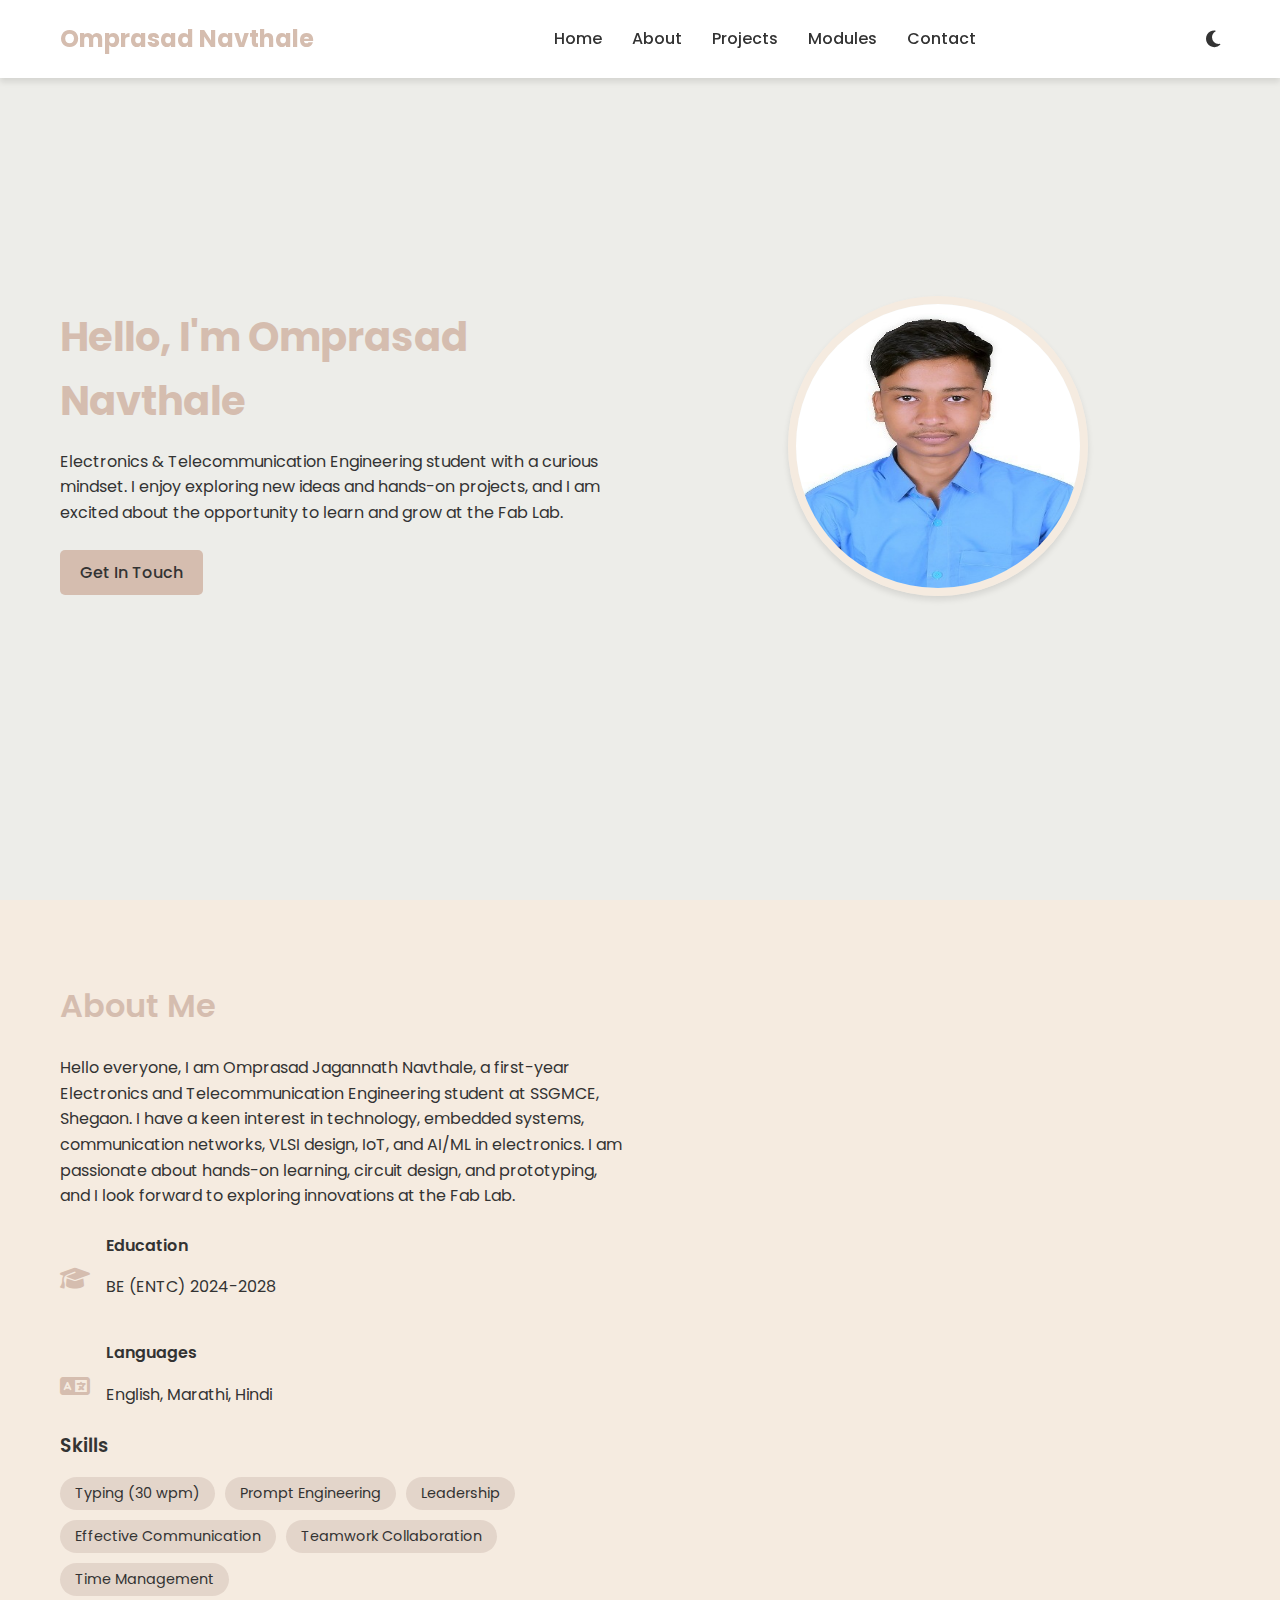
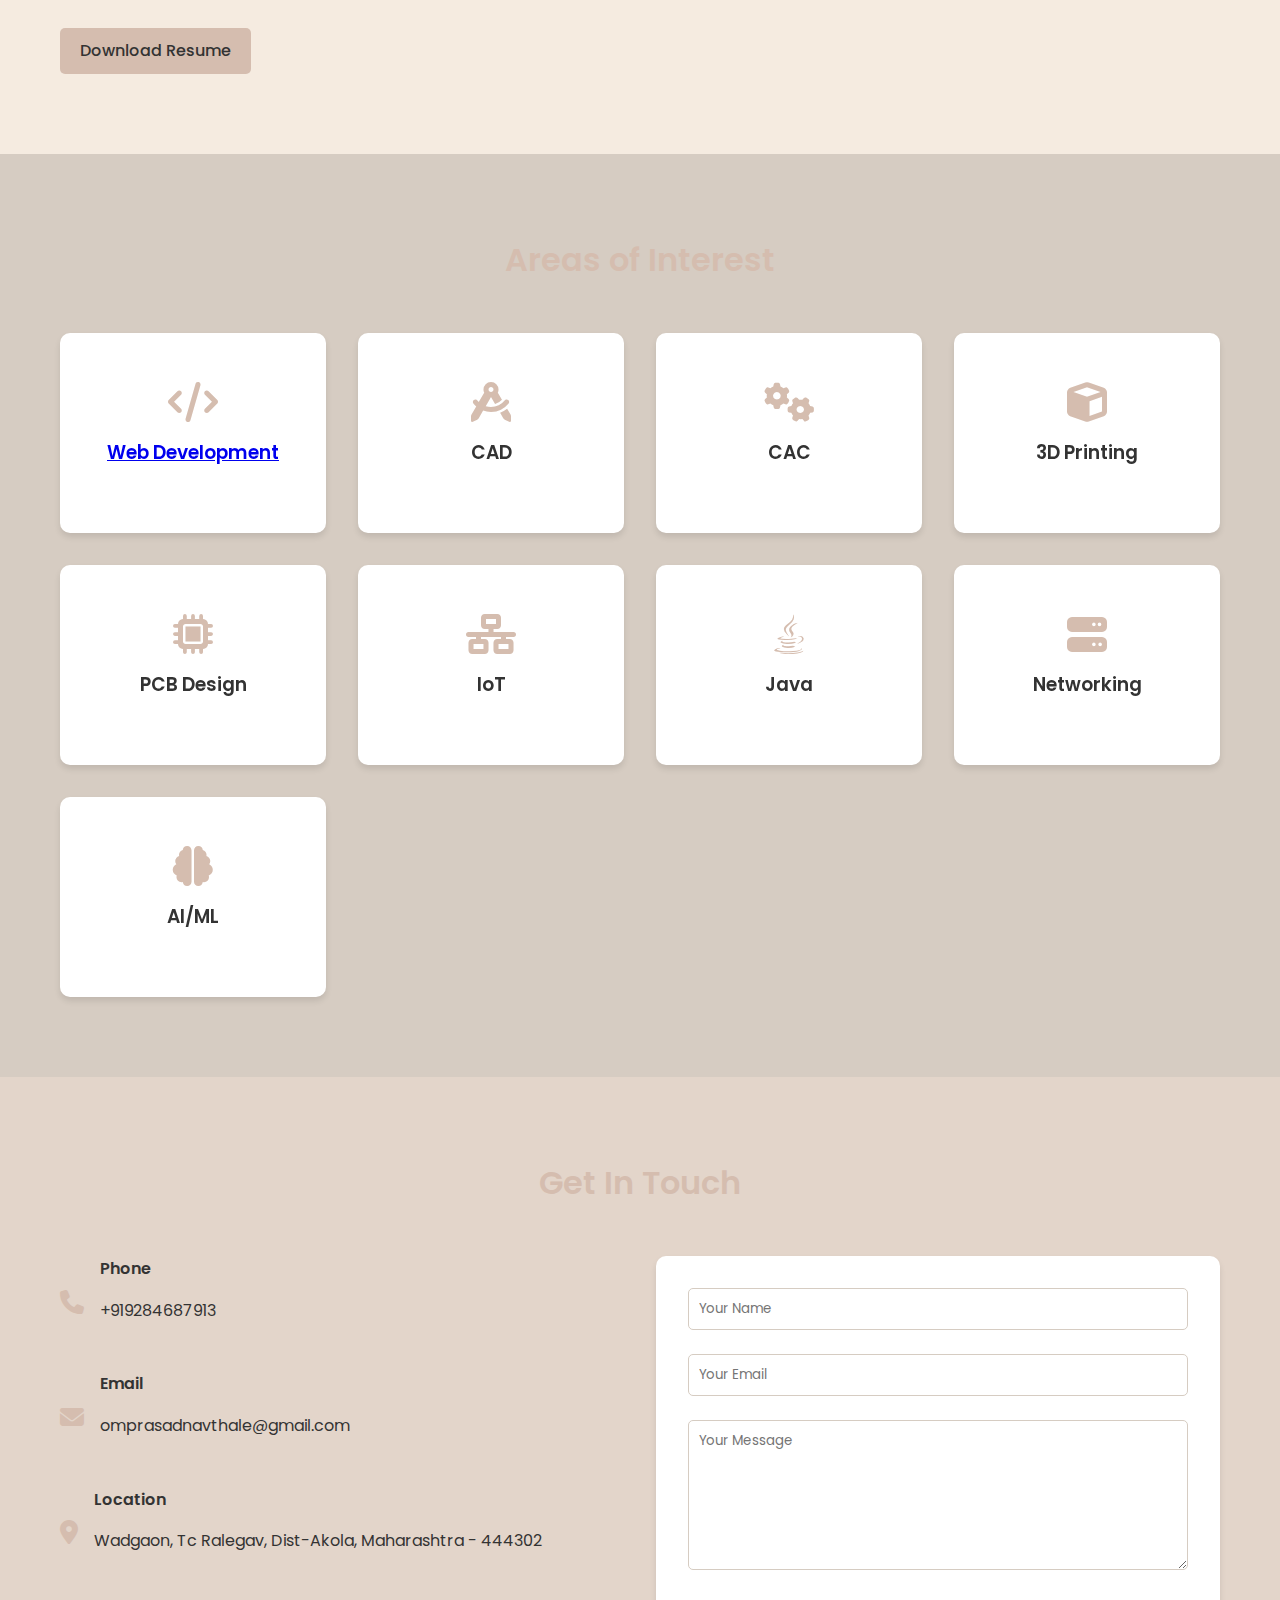
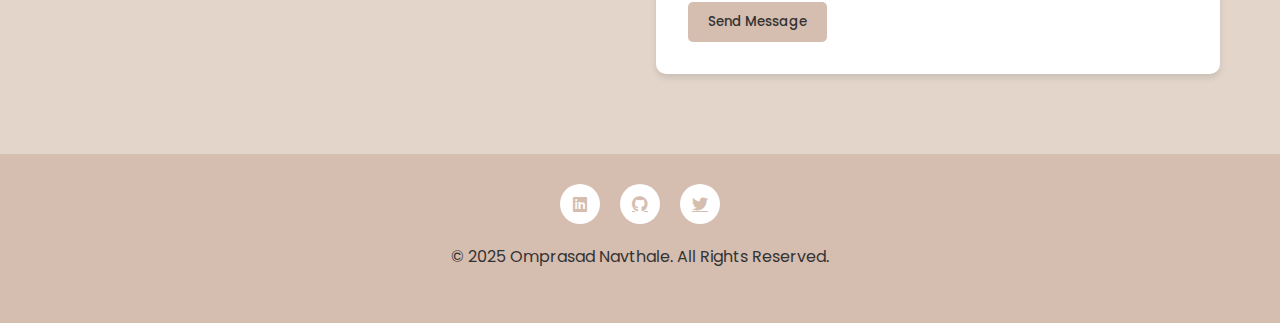
==== index.html @ 9c8320db "Add files via upload" ====
<!DOCTYPE html>
<html lang="en">
<head>
    <meta charset="UTF-8">
    <meta name="viewport" content="width=device-width, initial-scale=1.0">
    <title>Omprasad Navthale - Portfolio</title>
    <link rel="stylesheet" href="style.css">
    <link rel="stylesheet" href="https://cdnjs.cloudflare.com/ajax/libs/font-awesome/6.4.0/css/all.min.css">
    <link rel="script" href="script.js">
    <style>
        @import url('https://fonts.googleapis.com/css2?family=Poppins:ital,wght@0,100;0,200;0,300;0,400;0,500;0,600;0,700;0,800;0,900;1,100;1,200;1,300;1,400;1,500;1,600;1,700;1,800;1,900&display=swap');
        </style>
</head>
<body>
    <!-- Header with Navigation -->
    <header>
        <div class="container">
            <nav>
                <div class="logo">Omprasad Navthale</div>
                <ul class="nav-links">
                    <li><a href="#home">Home</a></li>
                    <li><a href="#about">About</a></li>
                    <li><a href="#projects">Projects</a></li>
                    <li><a href="#modules">Modules</a></li>
                    <li><a href="#contact">Contact</a></li>
                </ul>
                <div class="nav-buttons">
                    <button class="theme-toggle">
                        <i class="fas fa-moon"></i>
                    </button>
                    <button class="hamburger">
                        <i class="fas fa-bars"></i>
                    </button>
                </div>
            </nav>
        </div>
    </header>

    <!-- Home Section -->
    <section id="home">
        <div class="container">
            <div class="home-content">
                <div class="home-text">
                    <div class="typing-text">
                        Hello, I'm Omprasad Navthale
                    </div>
                    <p>Electronics & Telecommunication Engineering student with a curious mindset. I enjoy exploring new ideas and hands-on projects, and I am excited about the opportunity to learn and grow at the Fab Lab.</p>
                    <a href="#contact" class="btn">Get In Touch</a>
                </div>
                <div class="home-image">
                    <img src="./photo.jpg" alt="Omprasad Navthale" id="profile" class="profile-img">
                </div>
            </div>
        </div>
    </section>

    <!-- About Section -->
    <section id="about">
        <div class="container">
            <div class="about-content">
                <div class="about-text">
                    <h2>About Me</h2>
                    <p>Hello everyone,

                        I am Omprasad Jagannath Navthale, a first-year Electronics and Telecommunication Engineering student at SSGMCE, Shegaon. I have a keen interest in technology, embedded systems, communication networks, VLSI design, IoT, and AI/ML in electronics. I am passionate about hands-on learning, circuit design, and prototyping, and I look forward to exploring innovations at the Fab Lab.</p>
                    <div class="about-info">
                        <div class="about-item">
                            <i class="fas fa-graduation-cap"></i>
                            <div>
                                <h4>Education</h4>
                                <p>BE (ENTC) 2024-2028</p>
                            </div>
                        </div>
                        <div class="about-item">
                            <i class="fas fa-language"></i>
                            <div>
                                <h4>Languages</h4>
                                <p>English, Marathi, Hindi</p>
                            </div>
                        </div>
                    </div>
                    <h3>Skills</h3>
                    <div class="skills">
                        <div class="skill-tag">Typing (30 wpm)</div>
                        <div class="skill-tag">Prompt Engineering</div>
                        <div class="skill-tag">Leadership</div>
                        <div class="skill-tag">Effective Communication</div>
                        <div class="skill-tag">Teamwork Collaboration</div>
                        <div class="skill-tag">Time Management</div>
                    </div>
                    <div style="margin-top: 2rem;">
                        <a href="#" class="btn">Download Resume</a>
                    </div>
                </div>
                
            </div>
        </div>
    </section>

    

    <!-- Modules Section -->
    <section id="modules">
        <div class="container">
            <h2 class="section-title">Areas of Interest</h2>
            <div class="modules-grid">
                <!-- Module 1: Web Development -->
                <div class="module-card">
                    <div class="module-front">
                        <i class="fas fa-code module-icon"></i>
                        
<a href="webd.html" ><h3>Web Development</h3></a>



                    </div>
                    <div class="module-back">
                        <h3>Web Development</h3>
                        <p>Experience with HTML, CSS, and JavaScript to create responsive and interactive web applications.</p>
                    </div>
                </div>
                <!-- Module 2: CAD -->
                <div class="module-card">
                    <div class="module-front">
                        <i class="fas fa-drafting-compass module-icon"></i>
                        <h3>CAD</h3>
                    </div>
                    <div class="module-back">
                        <h3>CAD</h3>
                        <p>Computer-Aided Design skills for creating precision technical drawings and 3D models.</p>
                    </div>
                </div>
                <!-- Module 3: CAC -->
                <div class="module-card">
                    <div class="module-front">
                        <i class="fas fa-cogs module-icon"></i>
                        <h3>CAC</h3>
                    </div>
                    <div class="module-back">
                        <h3>CAC</h3>
                        <p>Computer-Aided Control systems design and simulation for automation projects.</p>
                    </div>
                </div>
                <!-- Module 4: 3D Printing -->
                <div class="module-card">
                    <div class="module-front">
                        <i class="fas fa-cube module-icon"></i>
                        <h3>3D Printing</h3>
                    </div>
                    <div class="module-back">
                        <h3>3D Printing</h3>
                        <p>Experience with additive manufacturing technologies to create physical prototypes from digital designs.</p>
                    </div>
                </div>
                <!-- Module 5: PCB Design -->
                <div class="module-card">
                    <div class="module-front">
                        <i class="fas fa-microchip module-icon"></i>
                        <h3>PCB Design</h3>
                    </div>
                    <div class="module-back">
                        <h3>PCB Design</h3>
                        <p>Creating electronic circuit layouts for printed circuit boards using design software.</p>
                    </div>
                </div>
                <!-- Module 6: IoT -->
                <div class="module-card">
                    <div class="module-front">
                        <i class="fas fa-network-wired module-icon"></i>
                        <h3>IoT</h3>
                    </div>
                    <div class="module-back">
                        <h3>IoT</h3>
                        <p>Internet of Things application development using microcontrollers and sensors.</p>
                    </div>
                </div>
                <!-- Module 7: Java -->
                <div class="module-card">
                    <div class="module-front">
                        <i class="fab fa-java module-icon"></i>
                        <h3>Java</h3>
                    </div>
                    <div class="module-back">
                        <h3>Java</h3>
                        <p>Object-oriented programming with Java for developing robust applications.</p>
                    </div>
                </div>
                <!-- Module 8: Networking -->
                <div class="module-card">
                    <div class="module-front">
                        <i class="fas fa-server module-icon"></i>
                        <h3>Networking</h3>
                    </div>
                    <div class="module-back">
                        <h3>Networking</h3>
                        <p>Understanding of computer networks, protocols, and communication systems.</p>
                    </div>
                </div>
                <!-- Module 9: AI/ML -->
                <div class="module-card">
                    <div class="module-front">
                        <i class="fas fa-brain module-icon"></i>
                        <h3>AI/ML</h3>
                    </div>
                    <div class="module-back">
                        <h3>AI/ML</h3>
                        <p>Exploring artificial intelligence and machine learning algorithms for data analysis and automation.</p>
                    </div>
                </div>
            </div>
        </div>
    </section>

    <!-- Contact Section -->
    <section id="contact">
        <div class="container">
            <h2 class="section-title">Get In Touch</h2>
            <div class="contact-content">
                <div class="contact-info">
                    <div class="contact-item">
                        <i class="fas fa-phone"></i>
                        <div>
                            <h4>Phone</h4>
                            <p>+919284687913</p>
                        </div>
                    </div>
                    <div class="contact-item">
                        <i class="fas fa-envelope"></i>
                        <div>
                            <h4>Email</h4>
                            <p>omprasadnavthale@gmail.com</p>
                        </div>
                    </div>
                    <div class="contact-item">
                        <i class="fas fa-map-marker-alt"></i>
                        <div>
                            <h4>Location</h4>
                            <p>Wadgaon, Tc Ralegav, Dist-Akola, Maharashtra - 444302</p>
                        </div>
                    </div>
                </div>
                <div class="contact-form">
                    <form id="contactForm">
                        <div class="form-group">
                            <input type="text" class="form-control" id="name" placeholder="Your Name" required>
                        </div>
                        <div class="form-group">
                            <input type="email" class="form-control" id="email" placeholder="Your Email" required>
                        </div>
                        <div class="form-group">
                            <textarea class="form-control" id="message" placeholder="Your Message" required></textarea>
                        </div>
                        <button type="submit" class="btn">Send Message</button>
                    </form>
                </div>
            </div>
        </div>
    </section>

    <!-- Footer -->
    <footer>
        <div class="container">
            <div class="social-links">
                <a href="https://www.linkedin.com/in/omprasad-navthale-817aba32a?utm_source=share&utm_campaign=share_via&utm_content=profile&utm_medium=android_app"><i class="fab fa-linkedin"></i></a>
                <a href="https://github.com/Omprasad-Navthale"><i class="fab fa-github"></i></a>
                <a href="https://x.com/Om_Navthale?t=-PqAu_xemXpliXszbRfkNw&s=09"><i class="fab fa-twitter"></i></a>
                
            </div>
            <p>&copy; 2025 Omprasad Navthale. All Rights Reserved.</p>
        </div>
    </footer>

    
</body>
</html>
---- style.css ----
/* Global Styles */
:root {
    --color-1: #EDEDE9;
    --color-2: #D6CCC2;
    --color-3: #F5EBE0;
    --color-4: #E3D5CA;
    --color-5: #D5BDAF;
    --text-color: #333;
    --bg-color: #fff;
    --shadow: 0 4px 6px rgba(0, 0, 0, 0.1);
    --transition: all 0.3s ease;
}

.dark-mode {
    --color-1: #333;
    --color-2: #444;
    --color-3: #555;
    --color-4: #666;
    --color-5: #777;
    --text-color: #f5f5f5;
    --bg-color: #222;
    --shadow: 0 4px 6px rgba(255, 255, 255, 0.1);
}

* {


    margin: 0;
    padding: 0;
    box-sizing: border-box;
    font-family: 'poppins';
}

html {
    scroll-behavior: smooth;
}

body {
    background-color: var(--bg-color);
    color: var(--text-color);
    line-height: 1.6;
    transition: var(--transition);
}

.container {
    max-width: 1200px;
    margin: 0 auto;
    padding: 0 20px;
}

section {
    padding: 80px 0;
}

h1, h2, h3, h4 {
    margin-bottom: 1rem;
    font-weight: 600;
}

p {
    margin-bottom: 1.5rem;
}

.btn {
    display: inline-block;
    padding: 10px 20px;
    background-color: var(--color-5);
    color: var(--text-color);
    border: none;
    border-radius: 5px;
    cursor: pointer;
    transition: var(--transition);
    text-decoration: none;
    font-weight: 500;
}

.btn:hover {
    background-color: var(--color-4);
    transform: translateY(-3px);
}

/* Header and Navigation */
header {
    background-color: var(--bg-color);
    box-shadow: var(--shadow);
    position: fixed;
    width: 100%;
    top: 0;
    z-index: 1000;
    transition: var(--transition);
}

nav {
    display: flex;
    justify-content: space-between;
    align-items: center;
    padding: 20px 0;
}

.logo {
    font-size: 1.5rem;
    font-weight: 700;
    color: var(--color-5);
}

.nav-links {
    display: flex;
    list-style: none;
}

.nav-links li {
    margin-left: 30px;
}

.nav-links a {
    text-decoration: none;
    color: var(--text-color);
    font-weight: 500;
    transition: var(--transition);
}

.nav-links a:hover {
    color: var(--color-5);
}

.theme-toggle {
    background: none;
    border: none;
    cursor: pointer;
    margin-left: 20px;
    font-size: 1.2rem;
    color: var(--text-color);
}

.hamburger {
    display: none;
    cursor: pointer;
    background: none;
    border: none;
    font-size: 1.5rem;
    color: var(--text-color);
}

/* Home Section */
#home {
    height: 100vh;
    display: flex;
    align-items: center;
    background-color: var(--color-1);
    position: relative;
    overflow: hidden;
}

.home-content {
    display: flex;
    align-items: center;
    justify-content: space-between;
    gap: 2rem;
}

.home-text {
    flex: 1;
}

.home-image {
    flex: 1;
    text-align: center;
}
 
#profile{}
.profile-img {
    width: 300px;
    height: 300px;
    border-radius: 50%;
    object-fit: fill;
    border: 8px solid var(--color-3);
    box-shadow: var(--shadow);
    transition: var(--transition);
}

.profile-img:hover {
    transform: scale(1.05);
}

.typing-text {
    font-size: 2.5rem;
    font-weight: 700;
    margin-bottom: 1rem;
    color: var(--color-5);
}

/* About Section */
#about {
    background-color: var(--color-3);
}

.about-content {
    display: grid;
    grid-template-columns: 1fr 1fr;
    gap: 2rem;
}

.about-text h2 {
    font-size: 2rem;
    margin-bottom: 1.5rem;
    color: var(--color-5);
}

.about-info {
    display: flex;
    flex-direction: column;
    gap: 1rem;
}

.about-item {
    display: flex;
    align-items: center;
    gap: 1rem;
}

.about-item i {
    font-size: 1.5rem;
    color: var(--color-5);
}

.skills {
    display: flex;
    flex-wrap: wrap;
    gap: 10px;
    margin-top: 1rem;
}

.skill-tag {
    background-color: var(--color-4);
    padding: 5px 15px;
    border-radius: 20px;
    font-size: 0.9rem;
    transition: var(--transition);
}

.skill-tag:hover {
    background-color: var(--color-5);
    transform: translateY(-3px);
}

/* Projects Section */
#projects {
    background-color: var(--bg-color);
}

.section-title {
    text-align: center;
    font-size: 2rem;
    margin-bottom: 3rem;
    color: var(--color-5);
}

.projects-grid {
    display: grid;
    grid-template-columns: repeat(auto-fill, minmax(300px, 1fr));
    gap: 2rem;
}

.project-card {
    background-color: var(--color-1);
    border-radius: 10px;
    overflow: hidden;
    box-shadow: var(--shadow);
    transition: var(--transition);
}

.project-card:hover {
    transform: translateY(-10px);
}

.project-img {
    width: 100%;
    height: 200px;
    object-fit: cover;
}

.project-content {
    padding: 20px;
}

.project-title {
    font-size: 1.2rem;
    margin-bottom: 0.5rem;
}

.project-desc {
    margin-bottom: 1rem;
    font-size: 0.9rem;
}

/* Modules Section */
#modules {
    background-color: var(--color-2);
}

.modules-grid {
    display: grid;
    grid-template-columns: repeat(auto-fill, minmax(250px, 1fr));
    gap: 2rem;
}

.module-card {
    background-color: var(--bg-color);
    border-radius: 10px;
    overflow: hidden;
    box-shadow: var(--shadow);
    transition: var(--transition);
    position: relative;
    height: 200px;
    cursor: pointer;
}

.module-card:hover {
    transform: translateY(-5px);
}

.module-front, .module-back {
    position: absolute;
    top: 0;
    left: 0;
    width: 100%;
    height: 100%;
    padding: 20px;
    backface-visibility: hidden;
    transition: var(--transition);
}

.module-front {
    display: flex;
    flex-direction: column;
    justify-content: center;
    align-items: center;
    text-align: center;
}

.module-icon {
    font-size: 2.5rem;
    margin-bottom: 1rem;
    color: var(--color-5);
}

.module-back {
    transform: rotateY(180deg);
    background-color: var(--color-5);
    color: var(--bg-color);
    display: flex;
    flex-direction: column;
    justify-content: center;
}

.module-card.flipped .module-front {
    transform: rotateY(180deg);
}

.module-card.flipped .module-back {
    transform: rotateY(0);
}

/* Contact Section */
#contact {
    background-color: var(--color-4);
}

.contact-content {
    display: grid;
    grid-template-columns: 1fr 1fr;
    gap: 2rem;
}

.contact-info {
    display: flex;
    flex-direction: column;
    gap: 1.5rem;
}

.contact-item {
    display: flex;
    align-items: center;
    gap: 1rem;
}

.contact-item i {
    font-size: 1.5rem;
    color: var(--color-5);
}

.contact-form {
    background-color: var(--bg-color);
    padding: 2rem;
    border-radius: 10px;
    box-shadow: var(--shadow);
}

.form-group {
    margin-bottom: 1.5rem;
}

.form-control {
    width: 100%;
    padding: 10px;
    border: 1px solid var(--color-2);
    border-radius: 5px;
    background-color: var(--bg-color);
    color: var(--text-color);
    transition: var(--transition);
}

.form-control:focus {
    outline: none;
    border-color: var(--color-5);
}

textarea.form-control {
    min-height: 150px;
    resize: vertical;
}

/* Footer */
footer {
    background-color: var(--color-5);
    padding: 30px 0;
    text-align: center;
}

.social-links {
    display: flex;
    justify-content: center;
    gap: 20px;
    margin-bottom: 20px;
}

.social-links a {
    display: inline-block;
    width: 40px;
    height: 40px;
    background-color: var(--bg-color);
    border-radius: 50%;
    display: flex;
    align-items: center;
    justify-content: center;
    color: var(--color-5);
    transition: var(--transition);
}

.social-links a:hover {
    background-color: var(--color-3);
    transform: translateY(-3px);
}

/* Responsive Design */
@media (max-width: 992px) {
    .home-content {
        flex-direction: column-reverse;
        text-align: center;
    }

    .about-content {
        grid-template-columns: 1fr;
    }

    .contact-content {
        grid-template-columns: 1fr;
    }
}

@media (max-width: 768px) {
    .nav-links {
        position: fixed;
        top: 80px;
        left: -100%;
        width: 100%;
        height: calc(100vh - 80px);
        background-color: var(--bg-color);
        flex-direction: column;
        align-items: center;
        justify-content: center;
        gap: 2rem;
        transition: var(--transition);
    }

    .nav-links.active {
        left: 0;
    }

    .hamburger {
        display: block;
    }

    .profile-img {
        width: 200px;
        height: 200px;
    }

    .typing-text {
        font-size: 1.8rem;
    }
}
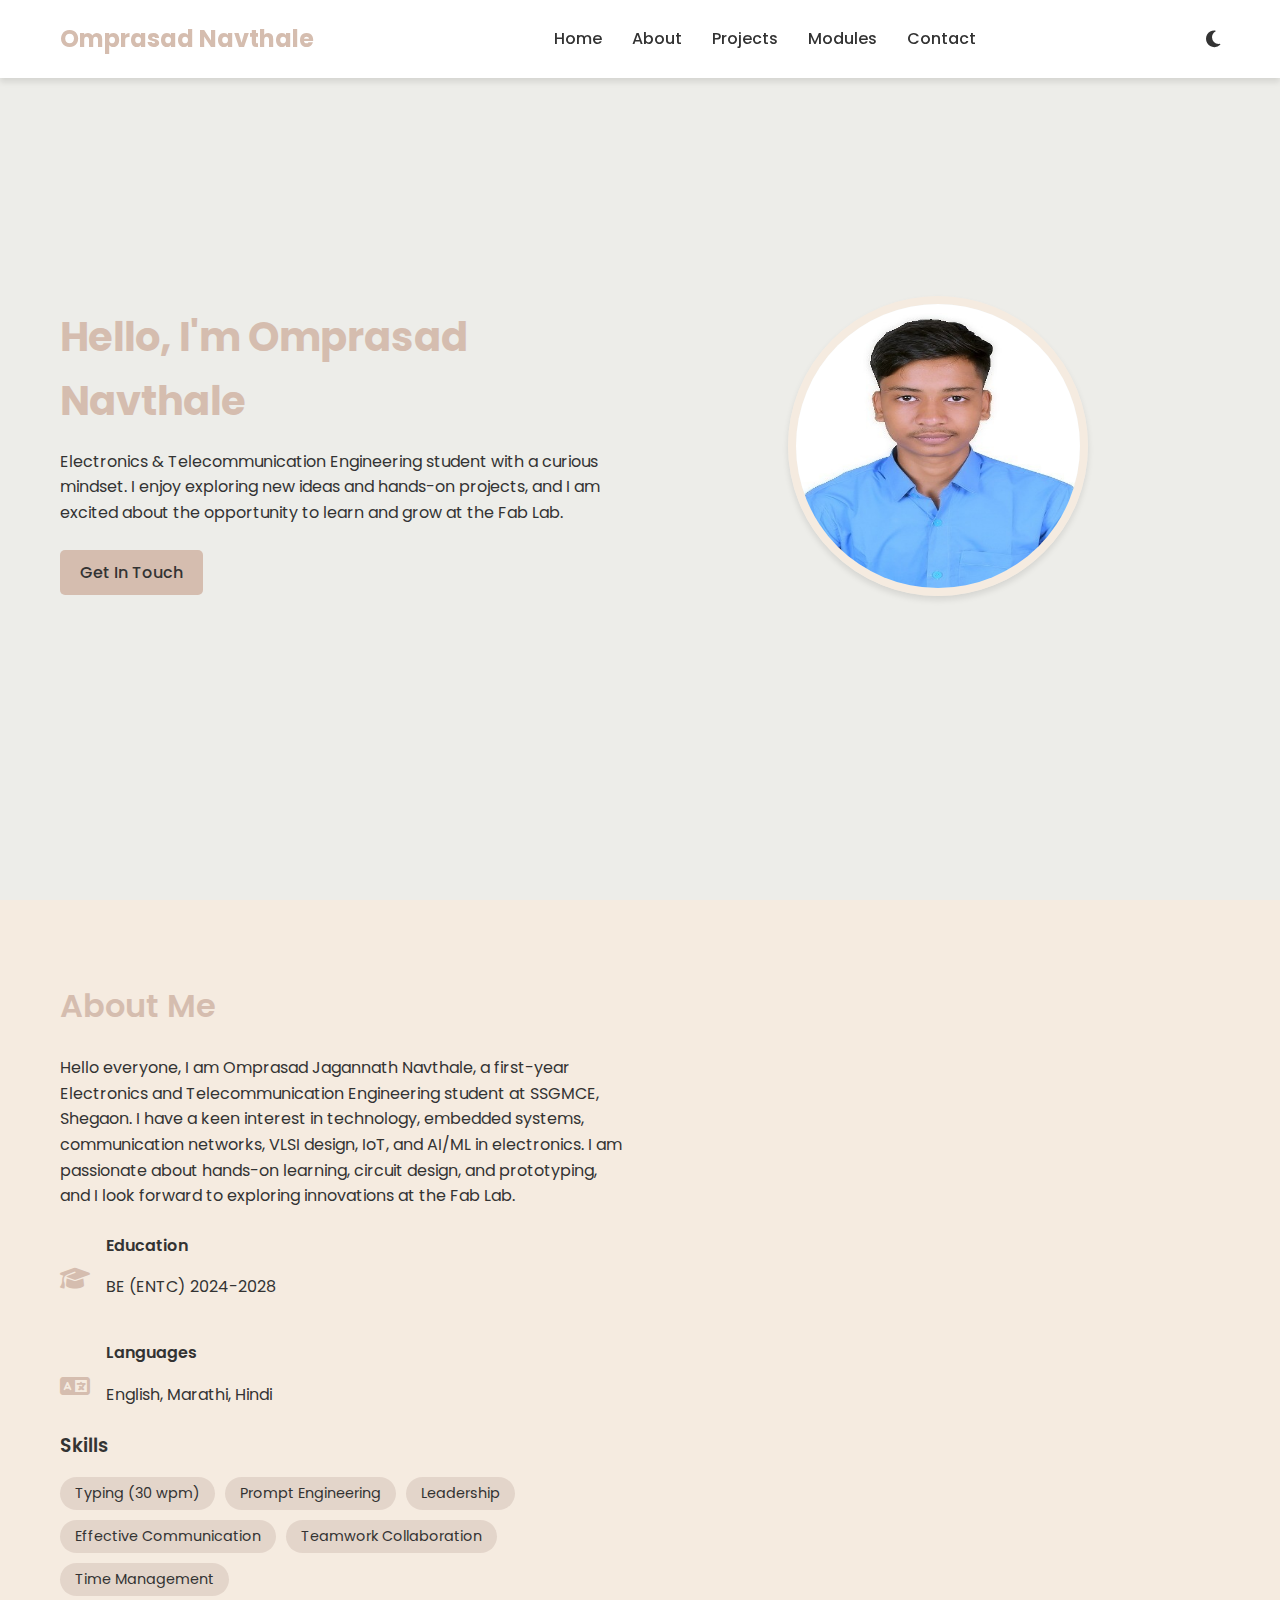
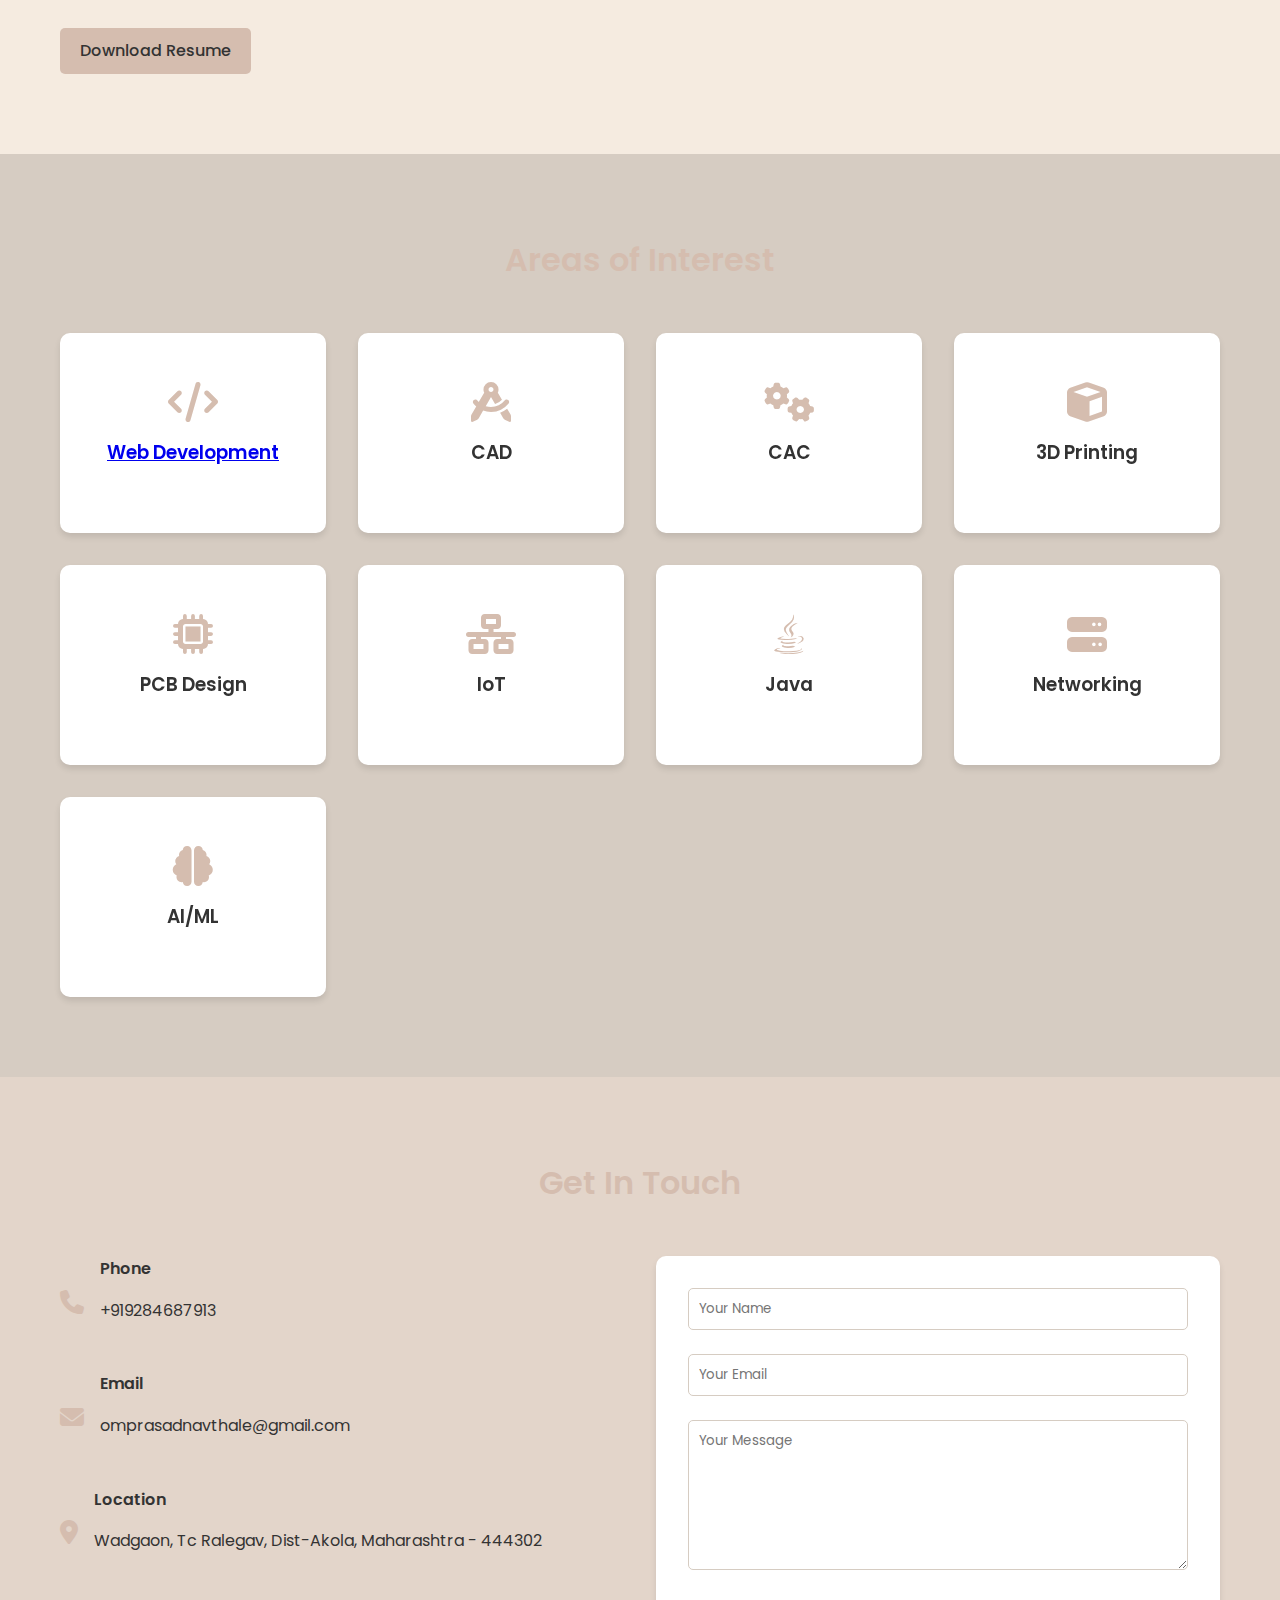
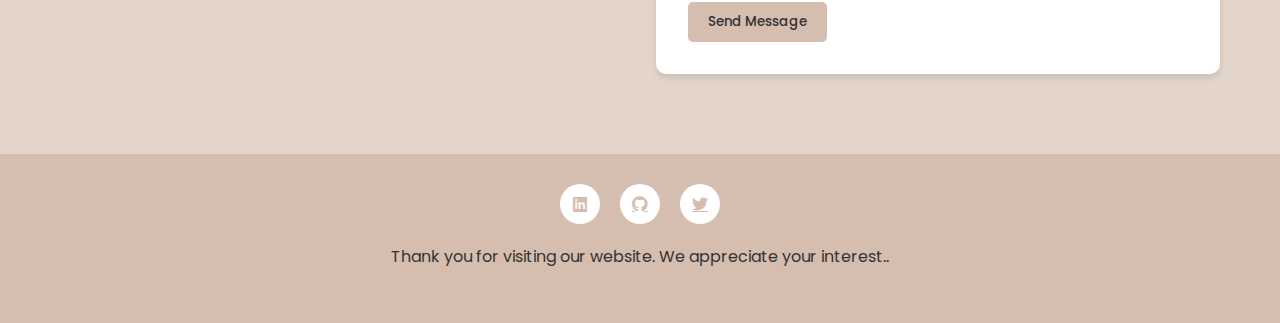
==== commit 3d0c6939: "Update index.html" ====
--- a/index.html
+++ b/index.html
@@ -266,10 +266,10 @@
                 <a href="https://x.com/Om_Navthale?t=-PqAu_xemXpliXszbRfkNw&s=09"><i class="fab fa-twitter"></i></a>
                 
             </div>
-            <p>&copy; 2025 Omprasad Navthale. All Rights Reserved.</p>
+            <p>Thank you for visiting our website. We appreciate your interest..</p>
         </div>
     </footer>
 
     
 </body>
-</html>+</html>
